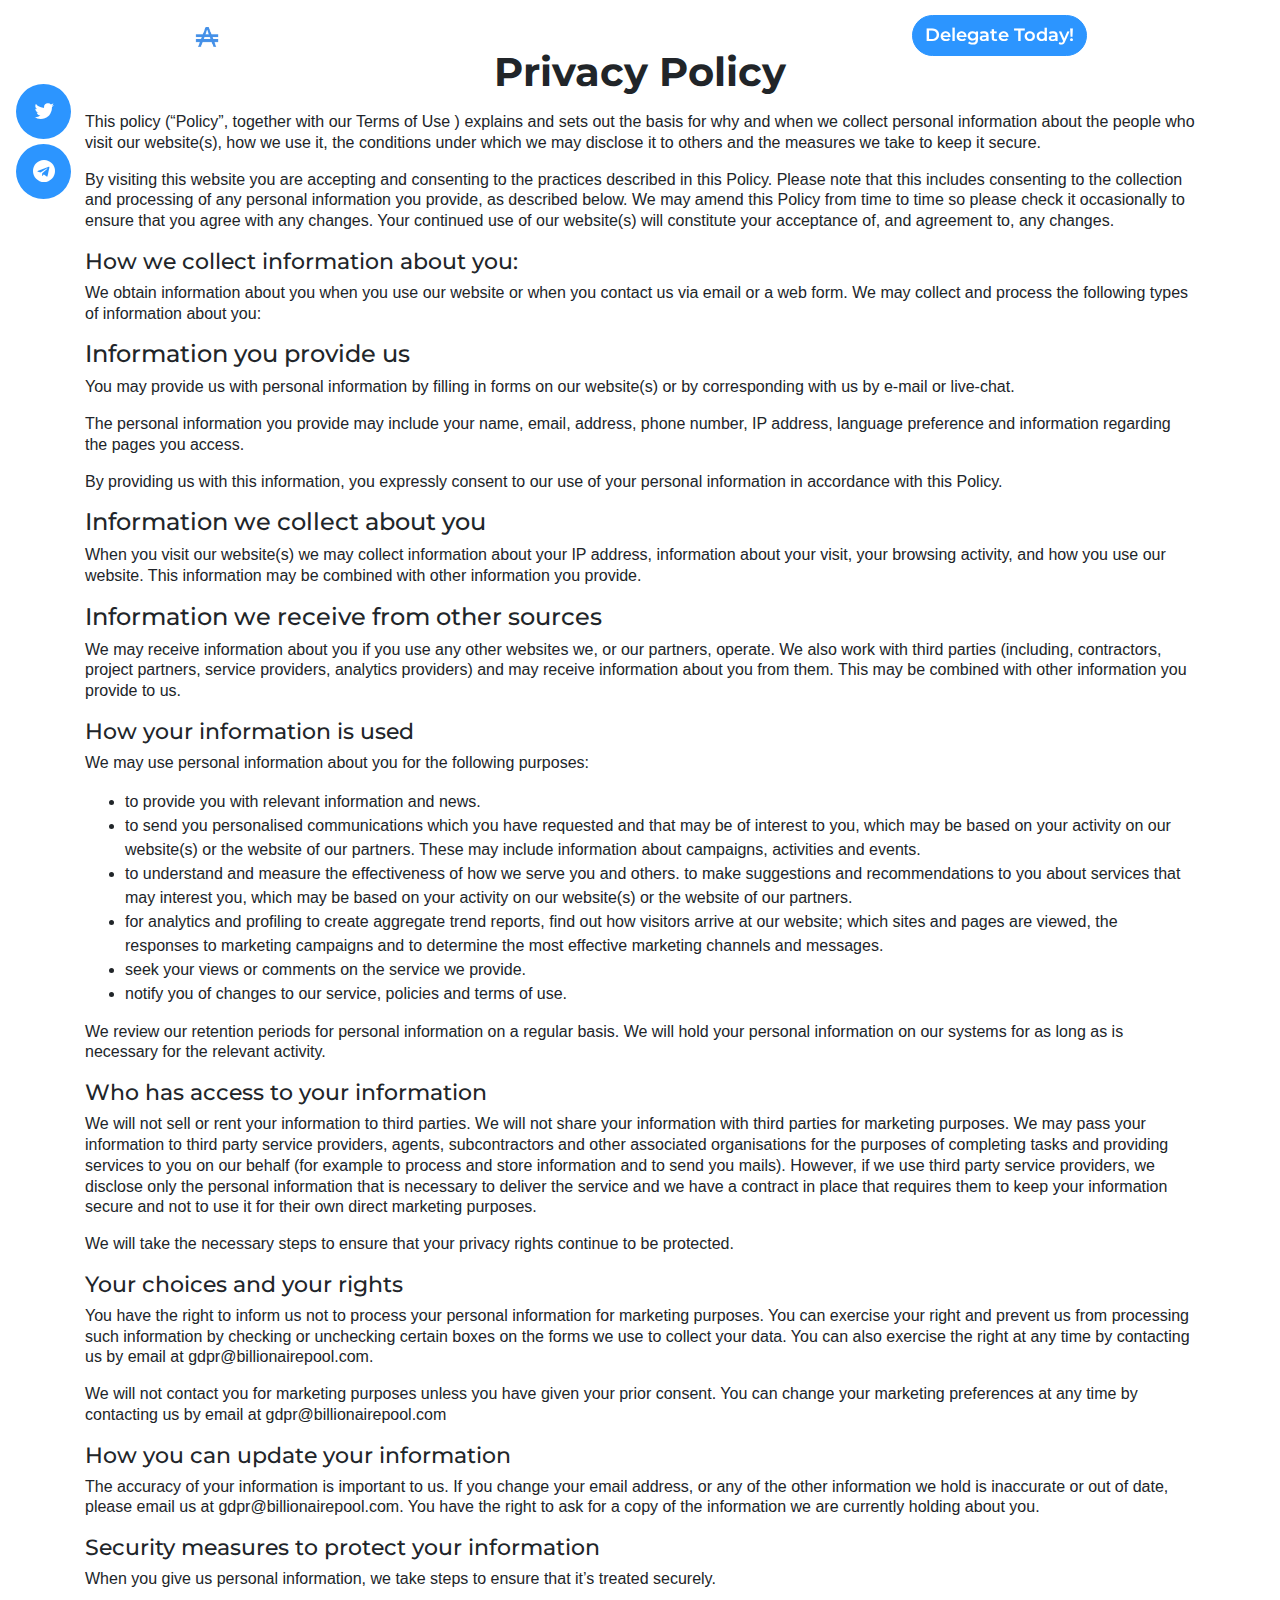
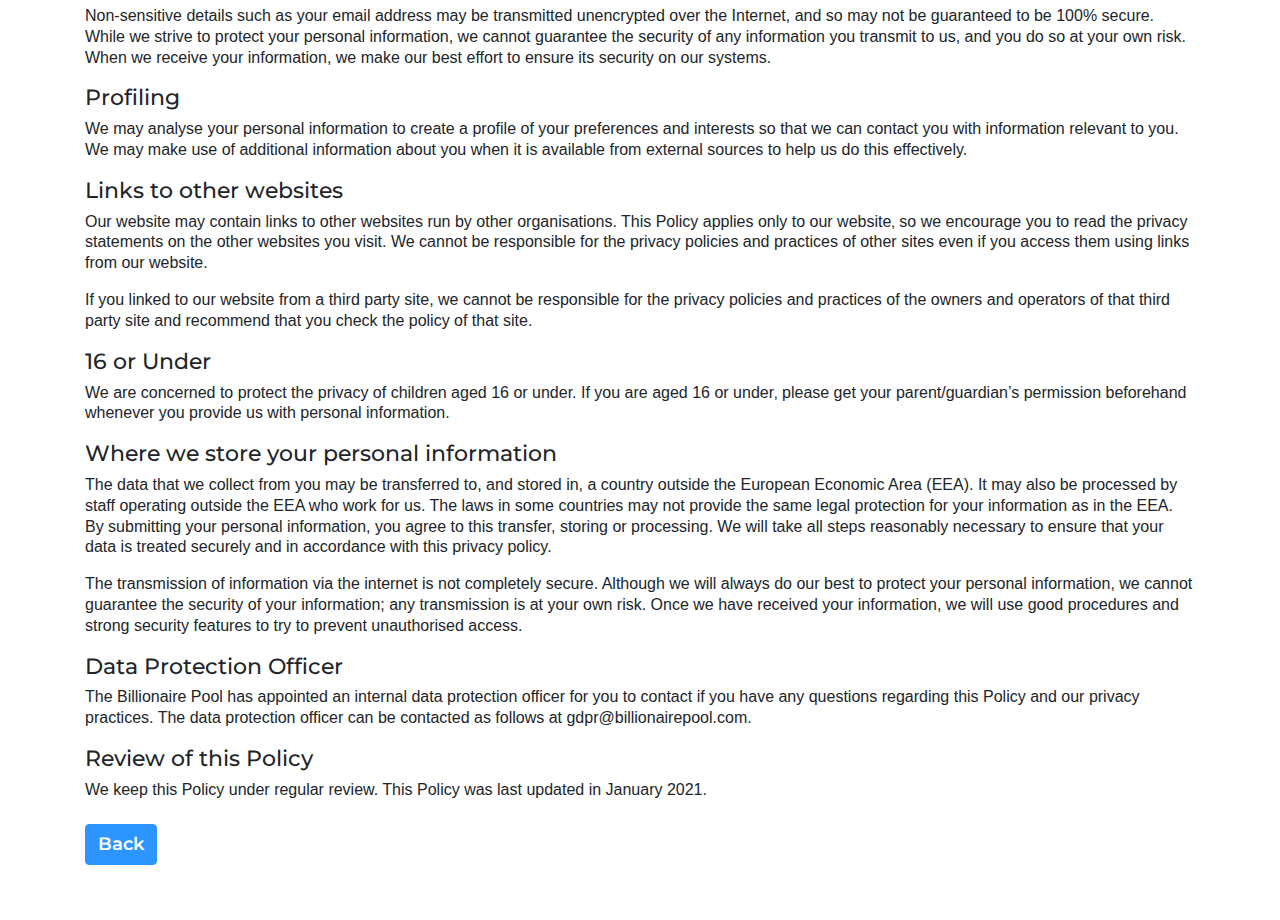
==== privacypolicy.html @ 036bb1ac "Fresh" ====
<!DOCTYPE html>
<html>
<head>

	<!-- Global site tag (gtag.js) - Google Analytics -->
	<script async src="https://www.googletagmanager.com/gtag/js?id='G-MDE2KG9E3V'"></script>
	<script>
		window.dataLayer = window.dataLayer || [];
		function gtag(){dataLayer.push(arguments);}
		gtag('js', new Date());
		gtag('config', 'G-MDE2KG9E3V');
	</script>
	
	<title>Privacy Policy</title>
	<link rel="icon" href="img/LogoDark.png" type="image/x-icon">
	<meta charset="utf-8"/>
	<meta name="viewport" content="width=device-width, initial-scale=1.0">

    <script src="https://maxcdn.bootstrapcdn.com/bootstrap/4.1.1/js/bootstrap.min.js"></script>
	<script src="https://cdnjs.cloudflare.com/ajax/libs/jquery/3.2.1/jquery.min.js"></script>
	<script src="https://cdnjs.cloudflare.com/ajax/libs/wow/1.1.2/wow.min.js"></script>
	<script src="js/scripts.js"></script>

	<link href="https://maxcdn.bootstrapcdn.com/bootstrap/4.1.1/css/bootstrap.min.css" rel="stylesheet" id="bootstrap-css">
	<link rel="stylesheet" href="https://cdnjs.cloudflare.com/ajax/libs/animate.css/3.7.0/animate.css">
	<link href="css/style.css" rel="stylesheet" id="bootstrap-css">
	
</head>
<body style="font-family: Arial">
<!-- Top navigation -->
<nav class="navbar navbar-expand-md fixed-top top-nav" id="nav">
	<!--Floating Social media-->
	<div class="smResize" style="list-style: none;">
		<li><a href="https://twitter.com/BillionairePool"><i class=" fa fa-twitter box-circle-solid"></i></a></li>
		<li><a href="https://t.me/BillionairePool"><i class=" fa fa-telegram box-circle-solid"></i></a></li>
	</div>
	<div class="container-fluid" style="margin-left:13%; margin-right:13%;"> 	
		<img class="Iresize logo" id="logo" src="img/LogoLight.png">
		<a class="Tresize col navbar-brand" style="float:left;" href="index.html#home"><strong>Billionaire Pool</strong></a>
		<div class="collapse navbar-collapse col" id="navbarSupportedContent">
			<ul class="navbar-nav ml-auto">
		      <li class="nav-item">
		        <a class="nav-link" href="index.html#home">Home<span class="sr-only"></span></a>
		      </li>
		      <li class="nav-item">
		        <a class="nav-link" href="index.html#pools">Pools</a>
		      </li>
		      <li class="nav-item">
		        <a class="nav-link" href="index.html#about">About Us</a>
		      </li>
			</ul>
		</div>
			<ul class="navbar-nav  align-items-right">
				<li class="nav-item">
		        	<a class=" btn-primary btn btn-capsul btn-block" style="float: right;" href="index.html#delegate">Delegate Today!</a>
				</li>
			</ul>
	</div>
</nav>

<section id="home" class="info-section">
<div class="container">
	<div class="head-box text-center pb-2">
		<h2 class="text-underline-rb-black">Privacy Policy</h2>
		<h5 class=""></h6>
		</div>
				<p>This policy (“Policy”, together with our Terms of Use ) explains and sets out the basis for why and when we collect personal information about the people who visit our website(s), how we use it, the conditions under which we may disclose it to others and the measures we take to keep it secure.</p>
				<p>By visiting this website you are accepting and consenting to the practices described in this Policy. Please note that this includes consenting to the collection and processing of any personal information you provide, as described below. We may amend this Policy from time to time so please check it occasionally to ensure that you agree with any changes. Your continued use of our website(s) will constitute your acceptance of, and agreement to, any changes.</p>
				<h3>How we collect information about you:</h3>
				<p>We obtain information about you when you use our website or when you contact us via email or a web form. We may collect and process the following types of information about you:</p>
				<h4>Information you provide us</h4>
				<p>You may provide us with personal information by filling in forms on our website(s) or by corresponding with us by e-mail or live-chat.</p>
				<p>The personal information you provide may include your name, email, address, phone number, IP address, language preference and information regarding the pages you access.</p>
				<p>By providing us with this information, you expressly consent to our use of your personal information in accordance with this Policy.</p>
				<h4>Information we collect about you</h4>
				<p>When you visit our website(s) we may collect information about your IP address, information about your visit, your browsing activity, and how you use our website. This information may be combined with other information you provide.</p>
				<h4>Information we receive from other sources</h4>
				<p>We may receive information about you if you use any other websites we, or our partners, operate. We also work with third parties (including, contractors, project partners, service providers, analytics providers) and may receive information about you from them. This may be combined with other information you provide to us.</p>
				<h3>How your information is used</h3>
				<p>We may use personal information about you for the following purposes:</p>
				<ul>
				<li>to provide you with relevant information and news.</li>
				<li>to send you personalised communications which you have requested and that may be of interest to you, which may be based on your activity on our website(s) or the website of our partners. These may include information about campaigns, activities and events.</li>
				<li>to understand and measure the effectiveness of how we serve you and others. to make suggestions and recommendations to you about services that may interest you, which may be based on your activity on our website(s) or the website of our partners.</li>
				<li>for analytics and profiling to create aggregate trend reports, find out how visitors arrive at our website; which sites and pages are viewed, the responses to marketing campaigns and to determine the most effective marketing channels and messages.</li>
				<li>seek your views or comments on the service we provide.</li>
				<li>notify you of changes to our service, policies and terms of use.</li>
				</ul>
				<p>We review our retention periods for personal information on a regular basis. We will hold your personal information on our systems for as long as is necessary for the relevant activity.</p>
				<h3>Who has access to your information</h3>
				<p>We will not sell or rent your information to third parties. We will not share your information with third parties for marketing purposes. We may pass your information to third party service providers, agents, subcontractors and other associated organisations for the purposes of completing tasks and providing services to you on our behalf (for example to process and store information and to send you mails). However, if we use third party service providers, we disclose only the personal information that is necessary to deliver the service and we have a contract in place that requires them to keep your information secure and not to use it for their own direct marketing purposes.</p>
				<p>We will take the necessary steps to ensure that your privacy rights continue to be protected.</p>
				<h3>Your choices and your rights</h3>
				<p>You have the right to inform us not to process your personal information for marketing purposes. You can exercise your right and prevent us from processing such information by checking or unchecking certain boxes on the forms we use to collect your data. You can also exercise the right at any time by contacting us by email at gdpr@billionairepool.com.</p>
				<p>We will not contact you for marketing purposes unless you have given your prior consent. You can change your marketing preferences at any time by contacting us by email at gdpr@billionairepool.com</p>
				<h3>How you can update your information</h3>
				<p>The accuracy of your information is important to us. If you change your email address, or any of the other information we hold is inaccurate or out of date, please email us at gdpr@billionairepool.com. You have the right to ask for a copy of the information we are currently holding about you.</p>
				<h3>Security measures to protect your information</h3>
				<p>When you give us personal information, we take steps to ensure that it’s treated securely.</p>
				<p>Non-sensitive details such as your email address may be transmitted unencrypted over the Internet, and so may not be guaranteed to be 100% secure. While we strive to protect your personal information, we cannot guarantee the security of any information you transmit to us, and you do so at your own risk. When we receive your information, we make our best effort to ensure its security on our systems.</p>
				<h3>Profiling</h3>
				<p>We may analyse your personal information to create a profile of your preferences and interests so that we can contact you with information relevant to you. We may make use of additional information about you when it is available from external sources to help us do this effectively.</p>
				<h3>Links to other websites</h3>
				<p>Our website may contain links to other websites run by other organisations. This Policy applies only to our website‚ so we encourage you to read the privacy statements on the other websites you visit. We cannot be responsible for the privacy policies and practices of other sites even if you access them using links from our website.</p>
				<p>If you linked to our website from a third party site, we cannot be responsible for the privacy policies and practices of the owners and operators of that third party site and recommend that you check the policy of that site.</p>
				<h3>16 or Under</h3>
				<p>We are concerned to protect the privacy of children aged 16 or under. If you are aged 16 or under‚ please get your parent/guardian’s permission beforehand whenever you provide us with personal information.</p>
				<h3>Where we store your personal information</h3>
				<p>The data that we collect from you may be transferred to, and stored in, a country outside the European Economic Area (EEA). It may also be processed by staff operating outside the EEA who work for us. The laws in some countries may not provide the same legal protection for your information as in the EEA. By submitting your personal information, you agree to this transfer, storing or processing. We will take all steps reasonably necessary to ensure that your data is treated securely and in accordance with this privacy policy.</p>
				<p>The transmission of information via the internet is not completely secure. Although we will always do our best to protect your personal information, we cannot guarantee the security of your information; any transmission is at your own risk. Once we have received your information, we will use good procedures and strong security features to try to prevent unauthorised access.</p>
				<h3>Data Protection Officer</h3>
				<p>The Billionaire Pool has appointed an internal data protection officer for you to contact if you have any questions regarding this Policy and our privacy practices. The data protection officer can be contacted as follows at gdpr@billionairepool.com.</p>
				<h3>Review of this Policy</h3>
				<p>We keep this Policy under regular review. This Policy was last updated in January 2021.</p>
                <a href='index.html'class="btn btn-primary">Back</a>
            </div>
	  </div>
	</div>
</section>
</body>
---- css/style.css ----
/*Google Fonts*/
@import url('https://fonts.googleapis.com/css?family=Montserrat:500,600,700');
@import url('https://fonts.googleapis.com/css?family=Source+Sans+Pro:400,600,700');
@import url("https://maxcdn.bootstrapcdn.com/font-awesome/4.7.0/css/font-awesome.min.css");


#cards.col{
	max-width: 30vmin;
}
.smResize{
	position:fixed; 
	z-index: 9999; 
	padding-left: 0.0001vmin;
	padding-top: 13rem;
}

.smResize li{
	padding-top: 5px;
}


.Iresize{
	height:4vmin;
}

.Iresize2{
	height:6vmin;
}

.Tresize{
	font-size:4vmin;
}

h1{
	font-size:8vmin;
	max-width: 100%;
}

#cards .card{
	color:#000;

	border-style: solid;
	border-color: black;
	border-width: 1.5px;
	text-align: center;
}
#cards .btn{
	height: auto;
	font-size: 75%;
}

.card{
	border-style: none;
	text-align: center;
}

.responsive {
	align-items: center;
	width: 50%;
	height: 50%;
	position: relative;
	padding-top: 15vmin;
}

#slider-animation{max-height:550px;}
.text-box {
	position: absolute;
	top: 50%;
	left: 15%;
	right: 15%;
	color: white;
	transform: translateY(-50%);
}

.floating{
	position:fixed;
	z-index:999
}

.no-padding {
    padding-left: 0;
    padding-right: 0;
    width: 100%;
}

.logo{
	max-width: 100%;
    max-height: 100%;	
}

.logo2{
	max-width: 50%;
    max-height: 50%;
}


.iframe-container {
	position: relative;
	overflow: hidden;
	width: 100%;
	padding-top: 56.25%; /* 16:9 Aspect Ratio (divide 9 by 16 = 0.5625) */
  }

.responsive-iframe {
	position: absolute;
	top: 0;
	left: 0;
	bottom: 0;
	right: 0;
	width: 100%;
	height: 100%;
  }

.coinbase{
	height:560px; 
	background-color: #1D2330;
	overflow:hidden; 
	box-sizing: border-box; 
	border: 1px solid #282E3B; 
	border-radius: 4px; text-align: right; 
	line-height:14px; font-size: 12px; 
	font-feature-settings: normal; 
	text-size-adjust: 100%; 
	box-shadow: inset 0 -20px 0 0 #262B38;
	padding:1px;padding: 0px; 
	margin: 0px; 
	width: 100%;
}

.adawidget{
	height:100%;
	width:100%;
	border:none;
}

#particles-js{ 
	/*background-color: #000000;
	background-image: url("https://external-preview.redd.it/B6KO5TD8r_Mm4QnyefYiEeKjbpF5wSf7unvBeu8aQtc.jpg?auto=webp&s=60b3b0db250349a65bfdd769b01effcafe928203");
	particles.js*/
	background-repeat: no-repeat; 
	background-size: cover; 
	background-position: 25% 25%; 
} 

body, html{
	height: 100%;
	width:100%; 
}
body{
	
	font-size: 1rem;
	font-family: 'Source Sans Pro', sans-serif;
}

/* ========== Universal Stylings ========== */
h1,h2,h3,h4,h5{
	position: relative;
	font-family: 'Montserrat', sans-serif;
}
h6{
	position: relative;
	text-transform: uppercase;
}
.bg-primary{
	background-color: #35CBDF!important;
}
.text-inverse{
	color: #074052;
}
.text-primary{
	color: #35CBDF!important;
}
.btn{
	font-family: 'Montserrat', sans-serif;
	font-size:2vmin;
	font-weight: 600;
	margin:0.4em auto;
	
}
.btn-primary{
	background-color: #2c95ff;
	border-color: #2c95ff;
}
.btn-primary:hover,.btn-primary:focus{
	background-color: #55a6f8;
	border-color: #55a6f8;
}
.btn-secondary{
	background-color: #2c95ff;
	border-color: #2c95ff;
}
.btn-secondary:hover,.btn-secondary:focus{
	background-color: #55a6f8;
	border-color: #55a6f8;
}
.btn-capsul{
	border-radius: 50px;
}
i.box-circle-outline{
	border-color: inherit;
	border-width: 1px;
	border-style:solid;
	border-radius: 50%;
	height: 50px;
    line-height: 50px;
    text-align: center;
    width: 50px;
}
i.box-circle-solid{
	background-color:#2c95ff;
	border-radius: 50%;
    color: #fff;
    font-size: 22px;
    height: 55px;
    line-height: 55px;
    text-align: center;
    width: 55px;
}
.text-underline-white:before{
	content:"";
	position: absolute;
	width:100px;
	height: 4px;
	left:50%;
	margin-left:-50px;
	background:#fff;
	bottom: -15px;
	border-radius: 10px;
}
.text-underline-rb-white:before{
	content:"";
	position: absolute;
	width:100px;
	height: 4px;
	left:0;
	background:#fff;
	bottom: -15px;
	border-radius: 10px;
}
.text-underline-primary:before{
	content:"";
	position: absolute;
	width:50px;
	height: 4px;
	left:50%;
	margin-left:-25px;
	background:#35CBDF;
	bottom: -15px;
	border-radius: 10px;
}
.text-underline-rb-primary:before{
	content:"";
	position: absolute;
	width:100px;
	height: 4px;
	left:0;
	background:#35CBDF;
	bottom: -15px;
	border-radius: 10px;
}
.bg-overlay:before{
	content:"";
	background:rgba(0,0,0,0.7);
	position: absolute;
	height: 100%;
	width:100%;
	left:0;
	top:0;
	z-index: -1;
}
.bg-overlay-light:before{
	content:"";
	background:rgba(0,0,0,0.4);
	position: absolute;
	height: 100%;
	width:100%;
	left:0;
	top:0;
	z-index: -1;
}
.parallax{
	background-attachment: fixed!important;
}


/* ========== Loader ========== */

.loaders {
	width: 100%;
	box-sizing: border-box;
	display: flex;
	flex: 0 1 auto;
	flex-direction: row;
	flex-wrap: wrap;
}
.loaders .loader {
	box-sizing: border-box;
	display: flex;
	flex: 0 1 auto;
	flex-direction: column;
	flex-grow: 1;
	flex-shrink: 0;
	flex-basis: 25%;
	max-width: 25%;
	height: 200px;
	align-items: center;
	justify-content: center;
}
.loader {
	display: table;
	height: 100%;
	position: fixed;
	width: 100%;
	z-index: 1200;
}
.loader-bg {
	background: #35CBDF;
}
.loader-inner {
	display: table-cell;
	text-align: center;
	vertical-align: middle;
}

.loader .ball-clip-rotate-pulse {
    left: 50%;
    position: absolute;
    top: 50%;
}

/* ========== Top Navigation ========== */
.top-nav {
	height: 70px;
	left:0;
	background-size: cover;
	transition: background-image 0.5s ease-in-out;
}
.top-nav .navbar-nav li .nav-link {
    color: #fff;
    font-size: 14px;
    padding:29px 15px;
    font-weight: 600;
    text-transform: uppercase;
    transition: 0.25s ease-in-out;
	-webkit-transition: 0.25s ease-in-out;
	-moz-transition: 0.25s ease-in-out;
}
.top-nav li a.nav-link:hover, .top-nav .nav-item.active a.nav-link,.top-nav.light-header li a.nav-link:hover, .top-nav.light-header .nav-item.active a.nav-link{
    color: #35cbdf;
}
.top-nav .navbar-brand{
	color: #fff;
	font-family: 'Montserrat', sans-serif;
}
.top-nav.light-header{
	height: 70px;
	box-shadow: 0 0 10px rgba(0,0,0,0.23);
}
.top-nav.light-header .navbar-brand{
	color: #212121;
	
}
.top-nav.light-header .navbar-nav li .nav-link {
    color: #212121;
    padding: 19px 15px;
}

.top-nav.light-header2 .navbar-nav li .nav-link {
    color: white;
	padding: 19px 15px;
}



/* ========== Intro Header ========== */
.intro{
	float: left;
	width:100%;
	display: flex;
	align-items:center;
	height:100%;
	position: relative;
	z-index: 1;
}
.intro.intro-small{
	height: 60%;
}

.caption-container{
	width:50rem;
	margin:0 auto;
}
.caption-two-panel{
	display: flex;
	align-items:center;
}
.intro h1{
	font-weight: 700;
}

.intro .carousel-item{
	height: 100vh;
}
.intro .carousel-item::before{
	content:"";
	background:rgba(0,0,0,0.1);
	position: absolute;
	width:100%;
	height: 100vh;
}
.intro  .carousel-caption{
	top:15%;
	
}

/* ========== Who We Are ========== */

.info-section{
	float: left;
	width:100%;
	padding:3rem 0;
	position: relative;
	z-index: 1;
}
.info-section h2{
	font-weight: 700;
	font-size: 2.5rem;
}

.info-section .head-sec{
	float: left;
	width:100%;
}

.info-section h3{
	font-size: 1.4rem;
}
.info-section p {
    font-size: 1rem;
    line-height: 1.3rem;
}
.info-section .box h2{
    font-size:24px;
    margin-bottom:20px;
    margin-top:0;
}

.info-section .box i{
    font-size:20px;
}
.info-section .box{
    display:flex;
}
.info-section .text-box{
    flex:1 1 0;
    text-align:left;
}
.info-section .icon-box{
    line-height: 1.2;
    width:70px;
}
.info-section .service-block-overlay{
	transition: .5s;
	-webkit-transition: .5s;
	-moz-transition: .5s;
}

.info-section .service-block-overlay:hover{
    border-radius: 5px;
    /*box-shadow: 0 0 90px rgba(0, 0, 0, 0.1);*/
    float: left;
	margin-top: -10px;
    position: relative;
    width: 100%;
	transition: .5s;
	-webkit-transition: .5s;
	-moz-transition: .5s;
}
.content-half{
    color:#fff;
}
.content-half ul{
    padding:0;
    list-style:none;
}
.content-half ul li{
    margin:15px 0;
    float:left;
    width:100%;
}
.content-half ul li i{
    float:left;
    font-size:30px;
    padding-top:10px;
    padding-bottom:10px;
}
.content-half ul li .list-content{
    float:left;
    margin-left:20px;
}
.content-half ul li strong{
    font-size:19px;
    font-weight:700;
}
/*--- three Block Panel ---*/
.three-panel-block{
	float: left;
	width: 100%;
}
.three-panel-block i{
	font-size: 1.5rem;
	margin-bottom: 15px;
}
.three-panel-block i.box-round{
	border-color: inherit;
	border-width: 1px;
	border-style:solid;
	padding:16px;
	border-radius: 50%;
}

/*--- Two Block Panel ---*/
.two-panel-block{
	float: left;
	width: 100%;
}
.two-panel-block p{
	font-size:16px;
}


/*--- Two Block Panel ---*/
.four-panel-block{
	float: left;
	width:100%;
}

/* ========== Who We Are ========== */
.widget{
	float: left;
	width:100%;
	position: relative;
	z-index: 1;
}

/* ========== Copy Content Styles ========== */
.copy-content-sec{
	float: left;
	width:100%;
	padding:5rem 0;
	position: relative;
	z-index: 1;
}
.copy-container{
	display: flex;
	align-items: center;
}
.copy-content{
	float: left;
	width:100%;
}
.copy-content li i{
	float: left;
	width:30px;
	margin-top:5px;
	color: #5CB85C;
}

/* ========== Team Section ========== */

.team-section{
	float: left;
	width:100%;
	position: relative;
	z-index: 1;
	background-color:#fff;
}
.team-footer{
	float: left;
	width:100%;
	padding: 15px;
}
.team-footer h3{
	font-size: 1.5rem;
	text-transform: capitalize;
}
.member-box{
  width:100%;
  float:left;
  position:relative;
  overflow:hidden
}
.member-box:hover> img{
transform: scale(1.05);
transition:1s ease-in;  
}
.member-box img{
  transition:0.3s ease-in;  
}
.member-box.t-bottom .overlay-content{
	display:flex;
	flex-direction:column;
	justify-content:flex-end;
}
.member-box.t-center .overlay-content{
	display:flex;
	flex-direction:column;
	justify-content:center;
	align-items: center;
}
.member-box i.box-circle-solid{
	padding: 0;
	width:40px;
	height: 40px;
	text-align: center;
	line-height: 40px;
}
/* style 1 */
.member-box.anim-lf .overlay-content{
  position:absolute;
  background-color:rgba(0,0,0,0.6);
  left:-100%;
  bottom:0;
  width: 100%;
  height:100%;
  transition:0.4s ease-in;
}
.member-box.anim-lf:hover>.overlay-content{
  left:0;
  transition:0.4s ease-in;
}
/* style 1 */
.member-box.anim-bt .overlay-content{
  position:absolute;
  background-color:rgba(0,0,0,0.6);
  bottom:-100%;
  width: 100%;
  height:100%;
  transition:0.6s ease-in;
}

.member-box.anim-bt:hover>.overlay-content{
  bottom:0;
  transition:0.4s ease-in;
}

/* ========== Testimonial Section ========== */
.testimonial-section{
	float: left;
	width:100%;
	position: relative;
	z-index: 1;
}
.testimonial-section .block-style-03 img{
	width:100px;
}

/* ========== Footer Section ========== */
.footer-section{
	float: left;
	width:100%;
	position: relative;
	z-index: 1;
}
.footer-section .list-box img {
    width: 70px;
}
.footer-section .list-box a.title{
	font-size: 14px;
	line-height: 0;
}
.footer-section .copy-text{
	font-size: 12px;
	border-top: 1px solid #555;
}
.social-box a.icoRss:hover {
	background-color: #F56505;
}
.social-box a.fa-box:hover {
	background-color:#3B5998;
}
.social-box a.tw-box:hover {
	background-color:#33ccff;
}
.social-box a.go-box:hover {
	background-color:#BD3518;
}
.social-box a.ld-box:hover {
	background-color: #ffffff;
}
ul.social-box {
	list-style: none;
	display: inline;
	margin-left:0 !important;
	padding: 0;
}
ul.social-box li {
	display: inline;
	margin: 0 5px;
}
.social-box li a {
    background: #414344;
    border-radius: 50%;
    display: inline-block;
    font-size: 13px;
    height: 30px;
    margin: 0 auto;
    position: relative;
    text-align: center;
    width: 30px;
}

.social-box li i {
	margin:0;
	line-height:30px;
	text-align: center;
}

.social-box li a:hover i, .triggeredHover {
	-moz-transform: rotate(360deg);
	-webkit-transform: rotate(360deg);
	-ms--transform: rotate(360deg);
	transform: rotate(360deg);
	-webkit-transition: all 0.2s;
	-moz-transition: all 0.2s;
	-o-transition: all 0.2s;
	-ms-transition: all 0.2s;
	transition: all 0.2s;
}
.social-box i {
	color: #fff;
	-webkit-transition: all 0.8s;
	-moz-transition: all 0.8s;
	-o-transition: all 0.8s;
	-ms-transition: all 0.8s;
	transition: all 0.8s;
}

/* ========== Copy Content Styles ========== */
.copy-content-sec{
	float: left;
	width:100%;
	padding:5rem 0;
	position: relative;
	z-index: 1;
}
.copy-container{
	display: flex;
	align-items: center;
}
.copy-content{
	float: left;
	width:100%;
}
.copy-content li i{
	float: left;
	width:30px;
	margin-top:5px;
	color: #5CB85C;
}
.faq-box .card{
	border-color: #35CBDF;	
	margin-top: 10px;
}
.faq-box .card-header{
	background-color: #35CBDF;
	color: #fff;
}


/* ========== Price Table Styles ========== */
.price-section{
	float: left;
	width:100%;
	padding:5rem 0;
	position: relative;
	z-index: 1;
}
.price-section h2 {
    font-size: 2.5rem;
    font-weight: 700;
}

.price-section .currency{
	font-size: 25px;
    vertical-align: super;
}
.price-section .price-count{
	font-size: 60px;
	line-height: 60px;
}
.price-section .price-block small{
	display: block;
	font-size: 15px;
}

/* ========== Contact Section ========== */
.contact-section{
	float: left;
	width: 100%;
	position: relative;
	z-index: 1;
}
.contact-section #map {
    display: block;
    width: 100%;
    height: 100%;
}

.contact-section #map {
    background: #fff;
    width:100%;
    height: 100%;
}
.contact-section .form-control{
	border-radius: 0;
}
.contact-section #map{
	height: 350px;
}

/* ========== Copy Footer Styles ========== */
.copy-footer{
	float: left;
	width:100%;
	font-size: 14px;
	background: #111;
}
.copy-footer a{
	color: #fff;
}
.copy-footer a:hover{
	text-decoration: underline;
}


/* ========== Responsive Stylings ========== */
@media (max-width: 991px){
	.container{
		width: 100%;
	}
	.intro .intro-box{
		padding-left: 0;
		margin-bottom: 0;
	}
	.intro .intro-box span{
		margin-right: 10px;
	}
	.intro .intro-box .list-item{
		width: 85%;
	}
	.content-half ul li i{
		font-size: 20px;
	}
	.content-half ul li .list-content{
		width:77%;
	}
	.content-half ul li strong{
		line-height: 0;
	}
	.testimonial-section .single-testimonial .carousel-item{
		width: 100%;
		margin-left: 0;
		margin-right: 0;
	}
	.widget h2 {
    	font-size: 1.5rem;
	}
	.widget .counter{
		line-height: 0;
		font-size: 1.7rem;
	}
	.widget .fa-3x{
		font-size: 2rem;
	}
	.widget .stat-content h4{
		font-size: 1.2rem;
	}
}

.topimg{
	display: none;
}

@media (max-width: 698px){
	.Iresize{
		height:6vmin;
	}
	.Tresize{
		font-size:6vmin;
	}
	.container{
		width:100%;
	}
	.intro .intro-form-small input[type="text"], .intro .intro-form-small input[type="password"]{
		width: 36%;
	}
	.intro .carousel-caption{
		top:10%;
	}
	.widget.widget-counter .container{
		width: 100%;
	}
	.contact-section #map {
    	height: 400px
	}
    .intro .display-4{
        font-size:2rem;
    }
    .intro p{
        font-size: 3vmin;
	}
	h1{
		font-size: 12vmin;
	}
   .botimg{
		display: none;
	}
	.topimg{
		display: inline-block;
	}
    .top-nav .navbar-toggler i {
    color: #fff;
    margin-top: 6px;
    }
    .top-nav.light-header .navbar-toggler i {
    color: #004bd7;
    }
    .top-nav  .navbar-collapse.show {
    background-color: #fff;
    text-align: center;
    padding: 12px 0;
    }
    .top-nav .navbar-collapse.show a{
    color: #000;
    }
}
.btn-theme{background-color:#fd5554; color:rgb(68, 134, 209);}
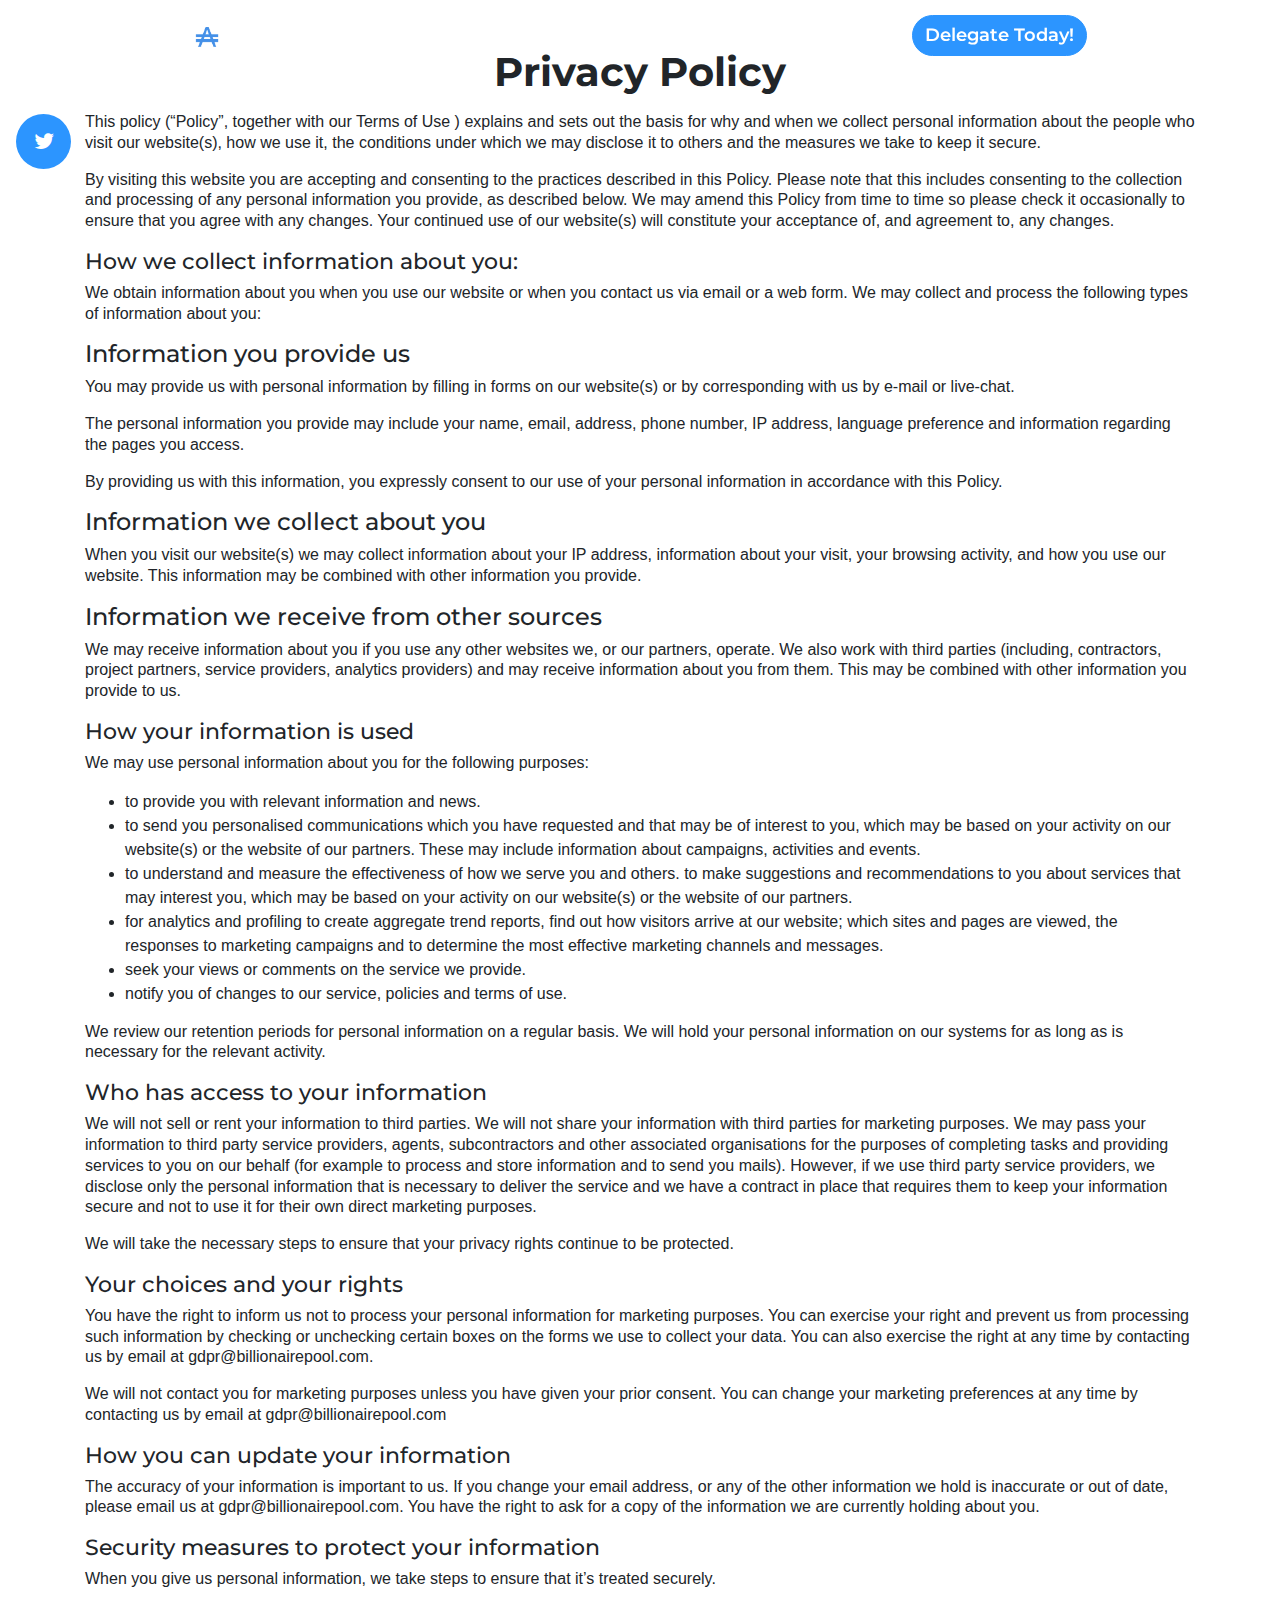
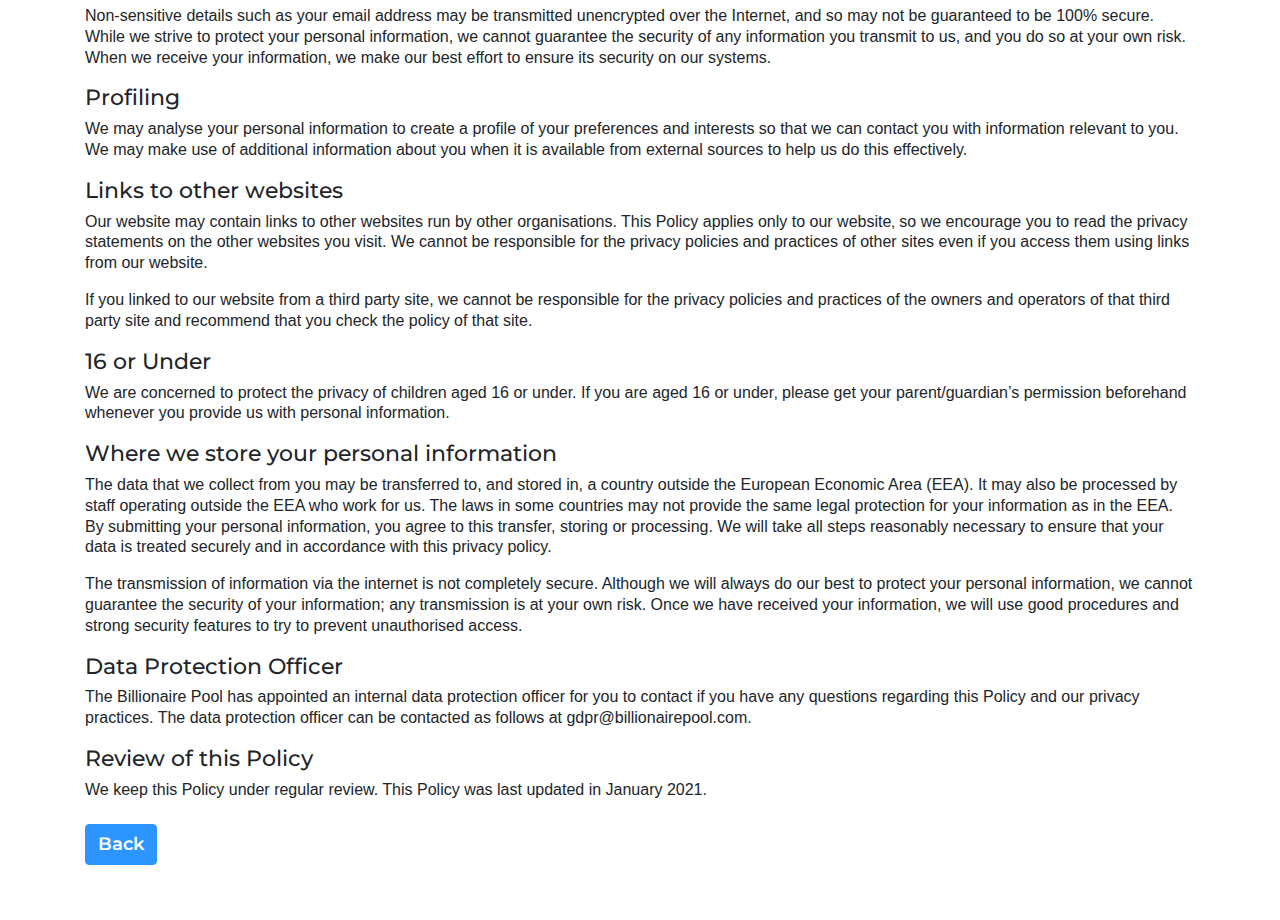
==== commit 3c1c4c85: "Update privacypolicy.html" ====
--- a/privacypolicy.html
+++ b/privacypolicy.html
@@ -32,7 +32,6 @@
 	<!--Floating Social media-->
 	<div class="smResize" style="list-style: none;">
 		<li><a href="https://twitter.com/BillionairePool"><i class=" fa fa-twitter box-circle-solid"></i></a></li>
-		<li><a href="https://t.me/BillionairePool"><i class=" fa fa-telegram box-circle-solid"></i></a></li>
 	</div>
 	<div class="container-fluid" style="margin-left:13%; margin-right:13%;"> 	
 		<img class="Iresize logo" id="logo" src="img/LogoLight.png">
@@ -117,4 +116,4 @@
 	  </div>
 	</div>
 </section>
-</body>+</body>
